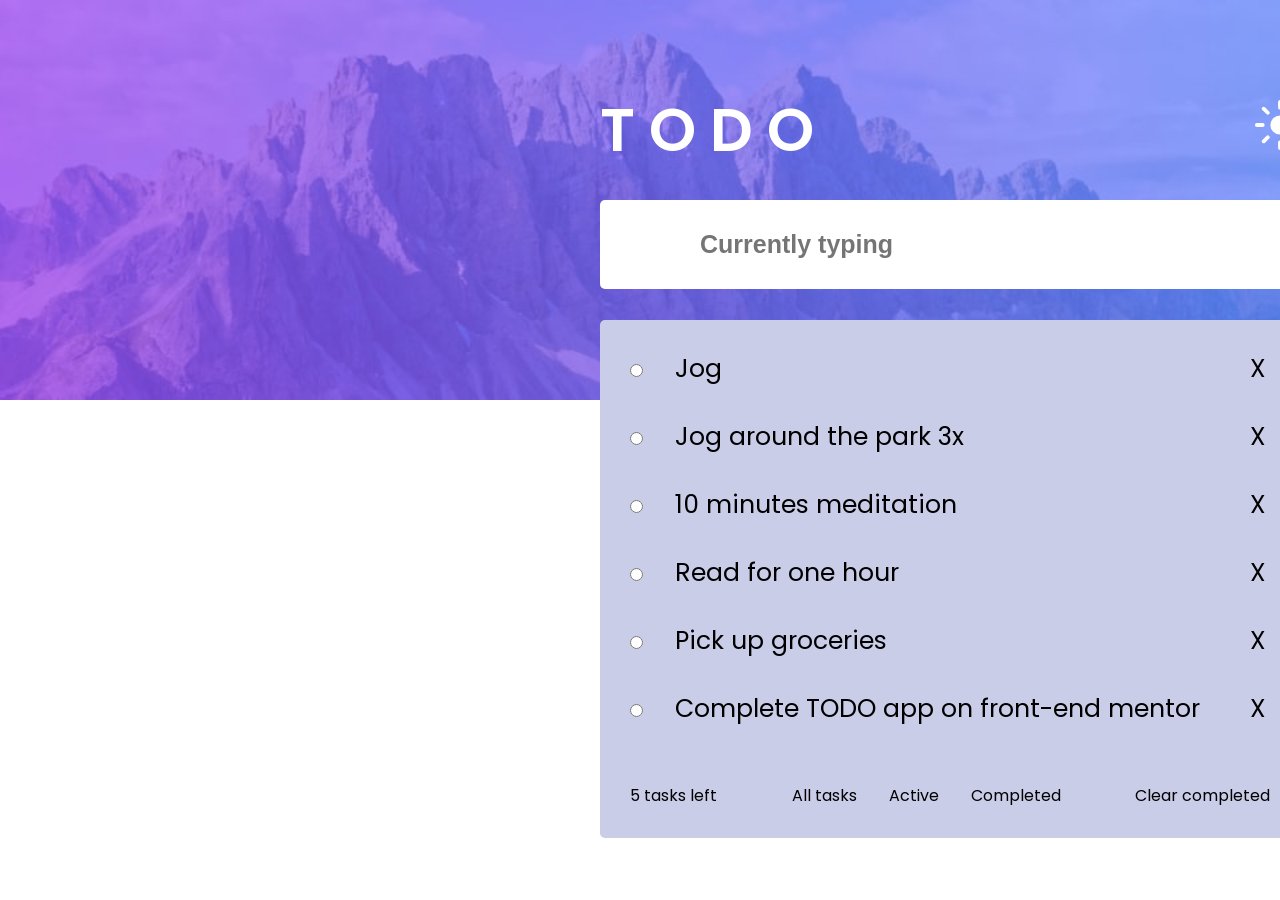
==== index.html @ 367a907c "Rough draft" ====
<!doctype html>
<html lang="en">
  <head>
    <meta charset="UTF-8" />
    <meta name="viewport" content="width=device-width, initial-scale=1.0" />
    <link rel="stylesheet" href="styles.css" />
    <title>TO-DO</title>
  </head>
  <body>
    <section id="header-section">
      <div class="todo-container">
        <h1 class="head-text">T O D O</h1>
        <img src="/Styles/icon-sun.svg" class="logo-sun" alt="" />
        <input class="input-field" type="text" placeholder="Currently typing" />
      </div>
    </section>
    <!-- TODO content -->
    <section id="content-section">
      <div class="todo-content-container">
        <div class="todo-content">
          <ul class="todo-items">
            <li class="todo-things flex gap-2">
              <label>
                <input type="radio" />
                <span> </span>
              </label>
              <span>Jog</span>
              <a href="#" class="cancel-btn">X</a>
            </li>
            <li class="todo-things flex gap-2">
              <label>
                <input type="radio" />
                <span> </span>
              </label>
              <span>Jog around the park 3x</span>
              <a href="#" class="cancel-btn">X</a>
            </li>

            <li class="todo-things flex gap-2">
              <label>
                <input type="radio" />
                <span></span>
              </label>
              <span>10 minutes meditation</span>
              <a href="#" class="cancel-btn">X</a>
            </li>
            <li class="todo-things flex gap-2">
              <label>
                <input type="radio" />
                <span></span>
              </label>
              <span>Read for one hour</span>
              <a href="#" class="cancel-btn">X</a>
            </li>
            <li class="todo-things flex gap-2">
              <label>
                <input type="radio" />
                <span></span>
              </label>
              <span>Pick up groceries</span>
              <a href="#" class="cancel-btn">X</a>
            </li>
            <li class="todo-things flex gap-2">
              <label>
                <input type="radio" />
                <span></span>
              </label>
              <span>Complete TODO app on front-end mentor</span>
              <a href="#" class="cancel-btn">X</a>
            </li>
          </ul>
          <div class="task-info flex jus-spacebw">
            <p>5 tasks left</p>
            <ul class="flex gap-2">
              <li>
                <a href="#">All tasks</a>
              </li>
              <li>
                <a href="#">Active</a>
              </li>
              <li>
                <a href="#">Completed</a>
              </li>
            </ul>
            <a href="#">Clear completed</a>
          </div>
        </div>
      </div>
    </section>
  </body>
</html>
---- styles.css ----
@import url("https://fonts.googleapis.com/css2?family=Poppins:ital,wght@0,100;0,200;0,300;0,400;0,500;0,600;0,700;0,800;0,900;1,100;1,200;1,300;1,400;1,500;1,600;1,700;1,800;1,900&display=swap");
/* Resetting */

* {
  box-sizing: border-box;
  margin: 0;
  padding: 0;
}

a {
  text-decoration: none;
  color: inherit;
  font-size: inherit;
}

ol,
ul {
  list-style: none;
}

img,
svg {
  display: block;
}

button {
  border: none;
}

/* Typography */
body {
  font-size: 1rem;
  /* color: var(--color-gray-50--); */
  color: black;
  font-family: "Poppins", sans-serif;
}
h1 {
  font-size: 3.125rem;
  line-height: 3.75rem;
}
h2 {
  line-height: 3.75rem;
}
/* Layout */
.flex {
  display: flex;
}
.jus-spacebw {
  justify-content: space-between;
}

.jus-center {
  justify-content: center;
}
.gap-1 {
  gap: 1rem;
}
.gap-2 {
  gap: 2rem;
}
.todo-container {
  background-image: url("/Styles/bg-desktop-light.jpg");
  background-size: cover;
  background-position: center;
  height: 400px;
}

.text-center {
  text-align: center;
}
.align-center {
  align-items: center;
}
.align-top {
  align-items: top;
}
.flex-col {
  flex-direction: column;
}
.flex-wrap {
  flex-wrap: wrap;
}
.w-full {
  width: 100%;
}

/* Theme */

:root {
  /* Primary */
  --color-blue-500--: hsl(220, 98%, 61%);
  --gradient-check-bg--: linear-gradient(
    hsl(192, 100%, 67%),
    hsl(280, 87%, 65%)
  );

  /* Neutral - Light Theme */
  --color-gray-50--: hsl(0, 0%, 98%);
  --color-purple-300--: hsl(234, 39%, 85%);
  --color-gray-300--: hsl(233, 11%, 84%);
  --color-gray-600--: hsl(236, 9%, 61%);
  --color-navy-850--: hsl(235, 19%, 35%);

  /* Neutral - Dark Theme */
  --color-navy-950--: hsl(235, 21%, 11%);
  --color-navy-900--: hsl(235, 24%, 19%);
  --color-purple-100-hover--: hsl(236, 33%, 92%);
  --color-purple-600--: hsl(235, 16%, 43%);
  --color-purple-700--: hsl(233, 14%, 35%);
  --color-purple-800--: hsl(237, 14%, 26%);
}

/* Header section */

#header-section .head-text {
  color: white;
  font-size: 60px;
  font-weight: 600;
  top: 100px;
  left: 600px;
  position: absolute;
}

#header-section input {
  width: 700px;
  padding: 30px;
  border: none;
  border-radius: 5px;
  top: 200px;
  font-size: 25px;
  font-weight: 600;
  padding-left: 100px;
  left: 600px;
  position: absolute;
}

/* Todo container */

.todo-content-container {
  background-color: var(--color-purple-300--);
  width: 700px;
  left: 600px;
  top: 320px;
  position: absolute;
  border-radius: 5px;
  padding: 30px;
}
.todo-things {
  margin-bottom: 30px;
  font-size: 25px;
}
.cancel-btn {
  position: absolute;
  left: 650px;
}
.task-info {
  margin-top: 55px;
}
.logo-sun {
  position: absolute;
  height: 50px;
  width: 50px;
  left: 1255px;
  top: 100px;
}
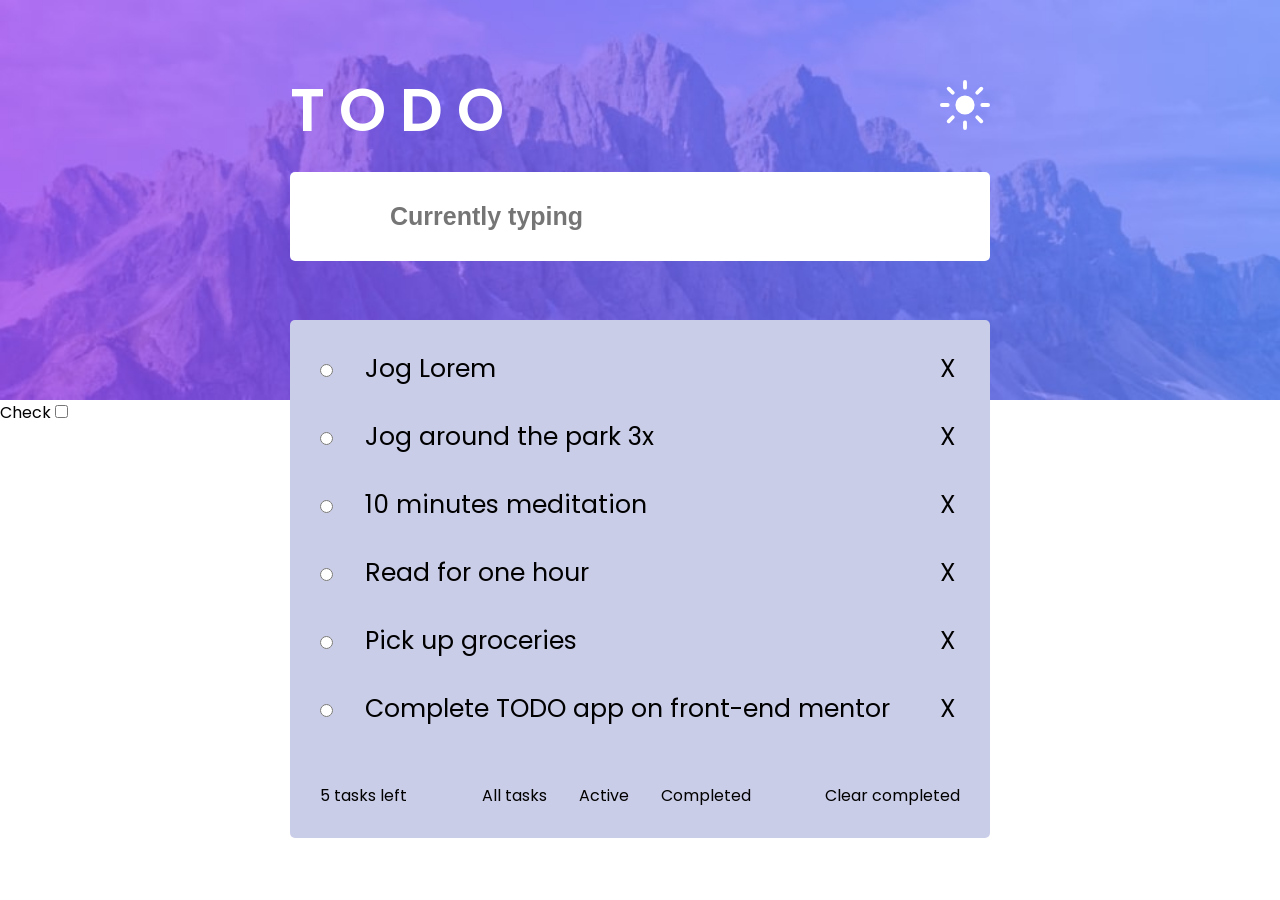
==== commit 9a914b66: "Dynamic Values added and Psuedo Elements animation added" ====
--- a/index.html
+++ b/index.html
@@ -1,91 +1,100 @@
 <!doctype html>
 <html lang="en">
-  <head>
-    <meta charset="UTF-8" />
-    <meta name="viewport" content="width=device-width, initial-scale=1.0" />
-    <link rel="stylesheet" href="styles.css" />
-    <title>TO-DO</title>
-  </head>
-  <body>
-    <section id="header-section">
-      <div class="todo-container">
+
+<head>
+  <meta charset="UTF-8" />
+  <meta name="viewport" content="width=device-width, initial-scale=1.0" />
+  <link rel="stylesheet" href="styles.css" />
+  <title>TO-DO</title>
+</head>
+
+<body>
+  <section id="header-section">
+    <div class="todo-container">
+      <div class="wrapper flex jus-spacebw align-top flex-wrap gap-2">
         <h1 class="head-text">T O D O</h1>
         <img src="/Styles/icon-sun.svg" class="logo-sun" alt="" />
-        <input class="input-field" type="text" placeholder="Currently typing" />
+        <input class="input-field w-full" type="text" placeholder="Currently typing" />
       </div>
-    </section>
-    <!-- TODO content -->
-    <section id="content-section">
-      <div class="todo-content-container">
-        <div class="todo-content">
-          <ul class="todo-items">
-            <li class="todo-things flex gap-2">
-              <label>
-                <input type="radio" />
-                <span> </span>
+    </div>
+  </section>
+  <!-- TODO content -->
+  <section id="content-section">
+    <div class="todo-content-container">
+      <div class="todo-content">
+        <ul class="todo-items">
+          <li class="todo-things flex gap-2">
+            <div>
+              <label for="one">
               </label>
-              <span>Jog</span>
-              <a href="#" class="cancel-btn">X</a>
+              <input id="one" type="radio" />
+            </div>
+            <span class="task-title">Jog Lorem</span>
+            <a href="#" class="cancel-btn">X</a>
+          </li>
+          <li class="todo-things flex gap-2">
+            <label>
+              <input type="radio" />
+              <span> </span>
+            </label>
+            <span>Jog around the park 3x</span>
+            <a href="#" class="cancel-btn">X</a>
+          </li>
+          <li class="todo-things flex gap-2">
+            <label>
+              <input type="radio" />
+              <span></span>
+            </label>
+            <span>10 minutes meditation</span>
+            <a href="#" class="cancel-btn">X</a>
+          </li>
+          <li class="todo-things flex gap-2">
+            <label>
+              <input type="radio" />
+              <span></span>
+            </label>
+            <span>Read for one hour</span>
+            <a href="#" class="cancel-btn">X</a>
+          </li>
+          <li class="todo-things flex gap-2">
+            <label>
+              <input type="radio" />
+              <span></span>
+            </label>
+            <span>Pick up groceries</span>
+            <a href="#" class="cancel-btn">X</a>
+          </li>
+          <li class="todo-things flex gap-2">
+            <label>
+              <input type="radio" />
+              <span></span>
+            </label>
+            <span>Complete TODO app on front-end mentor</span>
+            <a href="#" class="cancel-btn">X</a>
+          </li>
+        </ul>
+        <div class="task-info flex jus-spacebw">
+          <p>5 tasks left</p>
+          <ul class="flex gap-2">
+            <li>
+              <a href="#">All tasks</a>
             </li>
-            <li class="todo-things flex gap-2">
-              <label>
-                <input type="radio" />
-                <span> </span>
-              </label>
-              <span>Jog around the park 3x</span>
-              <a href="#" class="cancel-btn">X</a>
+            <li>
+              <a href="#">Active</a>
             </li>
-
-            <li class="todo-things flex gap-2">
-              <label>
-                <input type="radio" />
-                <span></span>
-              </label>
-              <span>10 minutes meditation</span>
-              <a href="#" class="cancel-btn">X</a>
-            </li>
-            <li class="todo-things flex gap-2">
-              <label>
-                <input type="radio" />
-                <span></span>
-              </label>
-              <span>Read for one hour</span>
-              <a href="#" class="cancel-btn">X</a>
-            </li>
-            <li class="todo-things flex gap-2">
-              <label>
-                <input type="radio" />
-                <span></span>
-              </label>
-              <span>Pick up groceries</span>
-              <a href="#" class="cancel-btn">X</a>
-            </li>
-            <li class="todo-things flex gap-2">
-              <label>
-                <input type="radio" />
-                <span></span>
-              </label>
-              <span>Complete TODO app on front-end mentor</span>
-              <a href="#" class="cancel-btn">X</a>
+            <li>
+              <a href="#">Completed</a>
             </li>
           </ul>
-          <div class="task-info flex jus-spacebw">
-            <p>5 tasks left</p>
-            <ul class="flex gap-2">
-              <li>
-                <a href="#">All tasks</a>
-              </li>
-              <li>
-                <a href="#">Active</a>
-              </li>
-              <li>
-                <a href="#">Completed</a>
-              </li>
-            </ul>
-            <a href="#">Clear completed</a>
-          </div>
+          <a href="#">Clear completed</a>
         </div>
       </div>
-    </section>
-  </body>
-</html>
+    </div>
+  </section>
+
+
+  <label for="">Check</label>
+  <input type="checkbox" name="" id="p">
+</body>
+
+</html>
--- a/styles.css
+++ b/styles.css
@@ -34,17 +34,21 @@
   color: black;
   font-family: "Poppins", sans-serif;
 }
+
 h1 {
   font-size: 3.125rem;
   line-height: 3.75rem;
 }
+
 h2 {
   line-height: 3.75rem;
 }
+
 /* Layout */
 .flex {
   display: flex;
 }
+
 .jus-spacebw {
   justify-content: space-between;
 }
@@ -52,12 +56,15 @@
 .jus-center {
   justify-content: center;
 }
+
 .gap-1 {
   gap: 1rem;
 }
+
 .gap-2 {
   gap: 2rem;
 }
+
 .todo-container {
   background-image: url("/Styles/bg-desktop-light.jpg");
   background-size: cover;
@@ -68,18 +75,23 @@
 .text-center {
   text-align: center;
 }
+
 .align-center {
   align-items: center;
 }
+
 .align-top {
   align-items: top;
 }
+
 .flex-col {
   flex-direction: column;
 }
+
 .flex-wrap {
   flex-wrap: wrap;
 }
+
 .w-full {
   width: 100%;
 }
@@ -89,10 +101,8 @@
 :root {
   /* Primary */
   --color-blue-500--: hsl(220, 98%, 61%);
-  --gradient-check-bg--: linear-gradient(
-    hsl(192, 100%, 67%),
-    hsl(280, 87%, 65%)
-  );
+  --gradient-check-bg--: linear-gradient(hsl(192, 100%, 67%),
+      hsl(280, 87%, 65%));
 
   /* Neutral - Light Theme */
   --color-gray-50--: hsl(0, 0%, 98%);
@@ -116,22 +126,15 @@
   color: white;
   font-size: 60px;
   font-weight: 600;
-  top: 100px;
-  left: 600px;
-  position: absolute;
 }
 
 #header-section input {
-  width: 700px;
   padding: 30px;
   border: none;
   border-radius: 5px;
-  top: 200px;
   font-size: 25px;
   font-weight: 600;
   padding-left: 100px;
-  left: 600px;
-  position: absolute;
 }
 
 /* Todo container */
@@ -139,27 +142,55 @@
 .todo-content-container {
   background-color: var(--color-purple-300--);
   width: 700px;
-  left: 600px;
+  position: absolute;
+  left: 50%;
   top: 320px;
-  position: absolute;
+  transform: translateX(-50%);
   border-radius: 5px;
   padding: 30px;
 }
+
 .todo-things {
   margin-bottom: 30px;
   font-size: 25px;
 }
+
 .cancel-btn {
   position: absolute;
   left: 650px;
 }
+
 .task-info {
   margin-top: 55px;
 }
+
 .logo-sun {
-  position: absolute;
   height: 50px;
   width: 50px;
-  left: 1255px;
-  top: 100px;
 }
+
+.wrapper {
+  position: absolute;
+  top: 80px;
+  left: 50%;
+  transform: translateX(-50%);
+  width: 700px;
+}
+
+.task-title {
+  position: relative;
+}
+
+.task-title::before {
+  content: '';
+  position: absolute;
+  width: 0%;
+  height: 2px;
+  top: 50%;
+  background-color: #000000;
+  transition: all 700ms ease;
+}
+
+.task-title:hover::before {
+  width: 100%;
+}
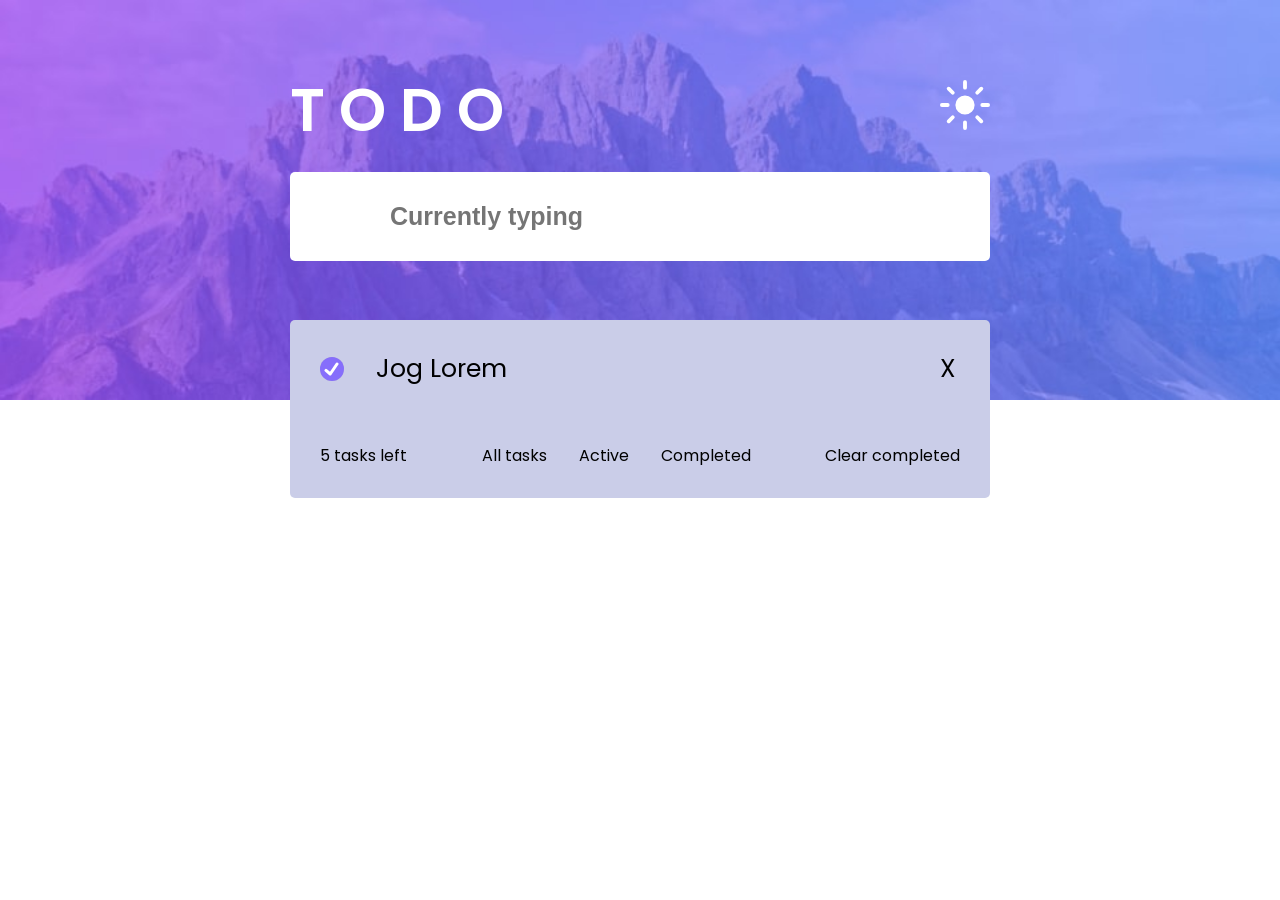
==== commit 5fc288e8: "Checkbox animation working" ====
--- a/index.html
+++ b/index.html
@@ -1,100 +1,84 @@
 <!doctype html>
 <html lang="en">
+  <head>
+    <meta charset="UTF-8" />
+    <meta name="viewport" content="width=device-width, initial-scale=1.0" />
+    <link rel="stylesheet" href="styles.css" />
+    <title>TO-DO</title>
+  </head>
 
-<head>
-  <meta charset="UTF-8" />
-  <meta name="viewport" content="width=device-width, initial-scale=1.0" />
-  <link rel="stylesheet" href="styles.css" />
-  <title>TO-DO</title>
-</head>
+  <body>
+    <section id="header-section">
+      <div class="todo-container">
+        <div class="wrapper flex jus-spacebw align-top flex-wrap gap-2">
+          <h1 class="head-text">T O D O</h1>
+          <img src="/Styles/icon-sun.svg" class="logo-sun" alt="" />
+          <input
+            class="input-field w-full"
+            type="text"
+            placeholder="Currently typing"
+          />
+        </div>
+      </div>
+    </section>
+    <!-- TODO content -->
+    <section id="content-section">
+      <div class="todo-content-container">
+        <div class="todo-content">
+          <ul class="todo-items">
+            <li class="todo-things flex gap-2 align-center">
+              <div>
+                <!-- From Uiverse.io by Shoh2008 -->
+                <div class="checkbox-wrapper-12">
+                  <div class="cbx">
+                    <input checked="" type="checkbox" id="cbx-12" />
+                    <label for="cbx-12"></label>
+                    <svg fill="none" viewBox="0 0 15 14" height="14" width="15">
+                      <path d="M2 8.36364L6.23077 12L13 2"></path>
+                    </svg>
+                  </div>
 
-<body>
-  <section id="header-section">
-    <div class="todo-container">
-      <div class="wrapper flex jus-spacebw align-top flex-wrap gap-2">
-        <h1 class="head-text">T O D O</h1>
-        <img src="/Styles/icon-sun.svg" class="logo-sun" alt="" />
-        <input class="input-field w-full" type="text" placeholder="Currently typing" />
-      </div>
-    </div>
-  </section>
-  <!-- TODO content -->
-  <section id="content-section">
-    <div class="todo-content-container">
-      <div class="todo-content">
-        <ul class="todo-items">
-          <li class="todo-things flex gap-2">
-            <div>
-              <label for="one">
-              </label>
-              <input id="one" type="radio" />
-            </div>
-            <span class="task-title">Jog Lorem</span>
-            <a href="#" class="cancel-btn">X</a>
-          </li>
-          <li class="todo-things flex gap-2">
-            <label>
-              <input type="radio" />
-              <span> </span>
-            </label>
-            <span>Jog around the park 3x</span>
-            <a href="#" class="cancel-btn">X</a>
-          </li>
-          <li class="todo-things flex gap-2">
-            <label>
-              <input type="radio" />
-              <span></span>
-            </label>
-            <span>10 minutes meditation</span>
-            <a href="#" class="cancel-btn">X</a>
-          </li>
-          <li class="todo-things flex gap-2">
-            <label>
-              <input type="radio" />
-              <span></span>
-            </label>
-            <span>Read for one hour</span>
-            <a href="#" class="cancel-btn">X</a>
-          </li>
-          <li class="todo-things flex gap-2">
-            <label>
-              <input type="radio" />
-              <span></span>
-            </label>
-            <span>Pick up groceries</span>
-            <a href="#" class="cancel-btn">X</a>
-          </li>
-          <li class="todo-things flex gap-2">
-            <label>
-              <input type="radio" />
-              <span></span>
-            </label>
-            <span>Complete TODO app on front-end mentor</span>
-            <a href="#" class="cancel-btn">X</a>
-          </li>
-        </ul>
-        <div class="task-info flex jus-spacebw">
-          <p>5 tasks left</p>
-          <ul class="flex gap-2">
-            <li>
-              <a href="#">All tasks</a>
-            </li>
-            <li>
-              <a href="#">Active</a>
-            </li>
-            <li>
-              <a href="#">Completed</a>
+                  <svg version="1.1" xmlns="http://www.w3.org/2000/svg">
+                    <defs>
+                      <filter id="goo-12">
+                        <feGaussianBlur
+                          result="blur"
+                          stdDeviation="4"
+                          in="SourceGraphic"
+                        ></feGaussianBlur>
+                        <feColorMatrix
+                          result="goo-12"
+                          values="1 0 0 0 0  0 1 0 0 0  0 0 1 0 0  0 0 0 22 -7"
+                          mode="matrix"
+                          in="blur"
+                        ></feColorMatrix>
+                        <feBlend in2="goo-12" in="SourceGraphic"></feBlend>
+                      </filter>
+                    </defs>
+                  </svg>
+                </div>
+              </div>
+              <span class="task-title">Jog Lorem</span>
+              <a href="#" class="cancel-btn">X</a>
             </li>
           </ul>
-          <a href="#">Clear completed</a>
+          <div class="task-info flex jus-spacebw">
+            <p>5 tasks left</p>
+            <ul class="flex gap-2">
+              <li>
+                <a href="#">All tasks</a>
+              </li>
+              <li>
+                <a href="#">Active</a>
+              </li>
+              <li>
+                <a href="#">Completed</a>
+              </li>
+            </ul>
+            <a href="#">Clear completed</a>
+          </div>
         </div>
       </div>
-    </div>
-  </section>
-
-
-  <label for="">Check</label>
-  <input type="checkbox" name="" id="p">
-</body>
-
-</html>+    </section>
+  </body>
+</html>
--- a/styles.css
+++ b/styles.css
@@ -101,8 +101,10 @@
 :root {
   /* Primary */
   --color-blue-500--: hsl(220, 98%, 61%);
-  --gradient-check-bg--: linear-gradient(hsl(192, 100%, 67%),
-      hsl(280, 87%, 65%));
+  --gradient-check-bg--: linear-gradient(
+    hsl(192, 100%, 67%),
+    hsl(280, 87%, 65%)
+  );
 
   /* Neutral - Light Theme */
   --color-gray-50--: hsl(0, 0%, 98%);
@@ -182,7 +184,7 @@
 }
 
 .task-title::before {
-  content: '';
+  content: "";
   position: absolute;
   width: 0%;
   height: 2px;
@@ -193,4 +195,188 @@
 
 .task-title:hover::before {
   width: 100%;
-}+}
+
+/* Checkbox style */
+
+/* From Uiverse.io by Shoh2008 */
+.checkbox-wrapper-12 {
+  position: relative;
+}
+
+.checkbox-wrapper-12 > svg {
+  position: absolute;
+  top: -130%;
+  left: -170%;
+  width: 110px;
+  pointer-events: none;
+}
+
+.checkbox-wrapper-12 * {
+  box-sizing: border-box;
+}
+
+.checkbox-wrapper-12 input[type="checkbox"] {
+  -webkit-appearance: none;
+  -moz-appearance: none;
+  appearance: none;
+  -webkit-tap-highlight-color: transparent;
+  cursor: pointer;
+  margin: 0;
+}
+
+.checkbox-wrapper-12 input[type="checkbox"]:focus {
+  outline: 0;
+}
+
+.checkbox-wrapper-12 .cbx {
+  width: 24px;
+  height: 24px;
+  top: calc(100px - 12px);
+  left: calc(100px - 12px);
+}
+
+.checkbox-wrapper-12 .cbx input {
+  position: absolute;
+  top: 0;
+  left: 0;
+  width: 24px;
+  height: 24px;
+  border: 2px solid #bfbfc0;
+  border-radius: 50%;
+}
+
+.checkbox-wrapper-12 .cbx label {
+  width: 24px;
+  height: 24px;
+  background: none;
+  border-radius: 50%;
+  position: absolute;
+  top: 0;
+  left: 0;
+  transform: trasnlate3d(0, 0, 0);
+  pointer-events: none;
+}
+
+.checkbox-wrapper-12 .cbx svg {
+  position: absolute;
+  top: 5px;
+  left: 4px;
+  z-index: 1;
+  pointer-events: none;
+}
+
+.checkbox-wrapper-12 .cbx svg path {
+  stroke: #fff;
+  stroke-width: 3;
+  stroke-linecap: round;
+  stroke-linejoin: round;
+  stroke-dasharray: 19;
+  stroke-dashoffset: 19;
+  transition: stroke-dashoffset 0.3s ease;
+  transition-delay: 0.2s;
+}
+
+.checkbox-wrapper-12 .cbx input:checked + label {
+  animation: splash-12 0.6s ease forwards;
+}
+
+.checkbox-wrapper-12 .cbx input:checked + label + svg path {
+  stroke-dashoffset: 0;
+}
+
+@-moz-keyframes splash-12 {
+  40% {
+    background: #866efb;
+    box-shadow:
+      0 -18px 0 -8px #866efb,
+      16px -8px 0 -8px #866efb,
+      16px 8px 0 -8px #866efb,
+      0 18px 0 -8px #866efb,
+      -16px 8px 0 -8px #866efb,
+      -16px -8px 0 -8px #866efb;
+  }
+
+  100% {
+    background: #866efb;
+    box-shadow:
+      0 -36px 0 -10px transparent,
+      32px -16px 0 -10px transparent,
+      32px 16px 0 -10px transparent,
+      0 36px 0 -10px transparent,
+      -32px 16px 0 -10px transparent,
+      -32px -16px 0 -10px transparent;
+  }
+}
+
+@-webkit-keyframes splash-12 {
+  40% {
+    background: #866efb;
+    box-shadow:
+      0 -18px 0 -8px #866efb,
+      16px -8px 0 -8px #866efb,
+      16px 8px 0 -8px #866efb,
+      0 18px 0 -8px #866efb,
+      -16px 8px 0 -8px #866efb,
+      -16px -8px 0 -8px #866efb;
+  }
+
+  100% {
+    background: #866efb;
+    box-shadow:
+      0 -36px 0 -10px transparent,
+      32px -16px 0 -10px transparent,
+      32px 16px 0 -10px transparent,
+      0 36px 0 -10px transparent,
+      -32px 16px 0 -10px transparent,
+      -32px -16px 0 -10px transparent;
+  }
+}
+
+@-o-keyframes splash-12 {
+  40% {
+    background: #866efb;
+    box-shadow:
+      0 -18px 0 -8px #866efb,
+      16px -8px 0 -8px #866efb,
+      16px 8px 0 -8px #866efb,
+      0 18px 0 -8px #866efb,
+      -16px 8px 0 -8px #866efb,
+      -16px -8px 0 -8px #866efb;
+  }
+
+  100% {
+    background: #866efb;
+    box-shadow:
+      0 -36px 0 -10px transparent,
+      32px -16px 0 -10px transparent,
+      32px 16px 0 -10px transparent,
+      0 36px 0 -10px transparent,
+      -32px 16px 0 -10px transparent,
+      -32px -16px 0 -10px transparent;
+  }
+}
+
+@keyframes splash-12 {
+  40% {
+    background: #866efb;
+    box-shadow:
+      0 -18px 0 -8px #866efb,
+      16px -8px 0 -8px #866efb,
+      16px 8px 0 -8px #866efb,
+      0 18px 0 -8px #866efb,
+      -16px 8px 0 -8px #866efb,
+      -16px -8px 0 -8px #866efb;
+  }
+
+  100% {
+    background: #866efb;
+    box-shadow:
+      0 -36px 0 -10px transparent,
+      32px -16px 0 -10px transparent,
+      32px 16px 0 -10px transparent,
+      0 36px 0 -10px transparent,
+      -32px 16px 0 -10px transparent,
+      -32px -16px 0 -10px transparent;
+  }
+}
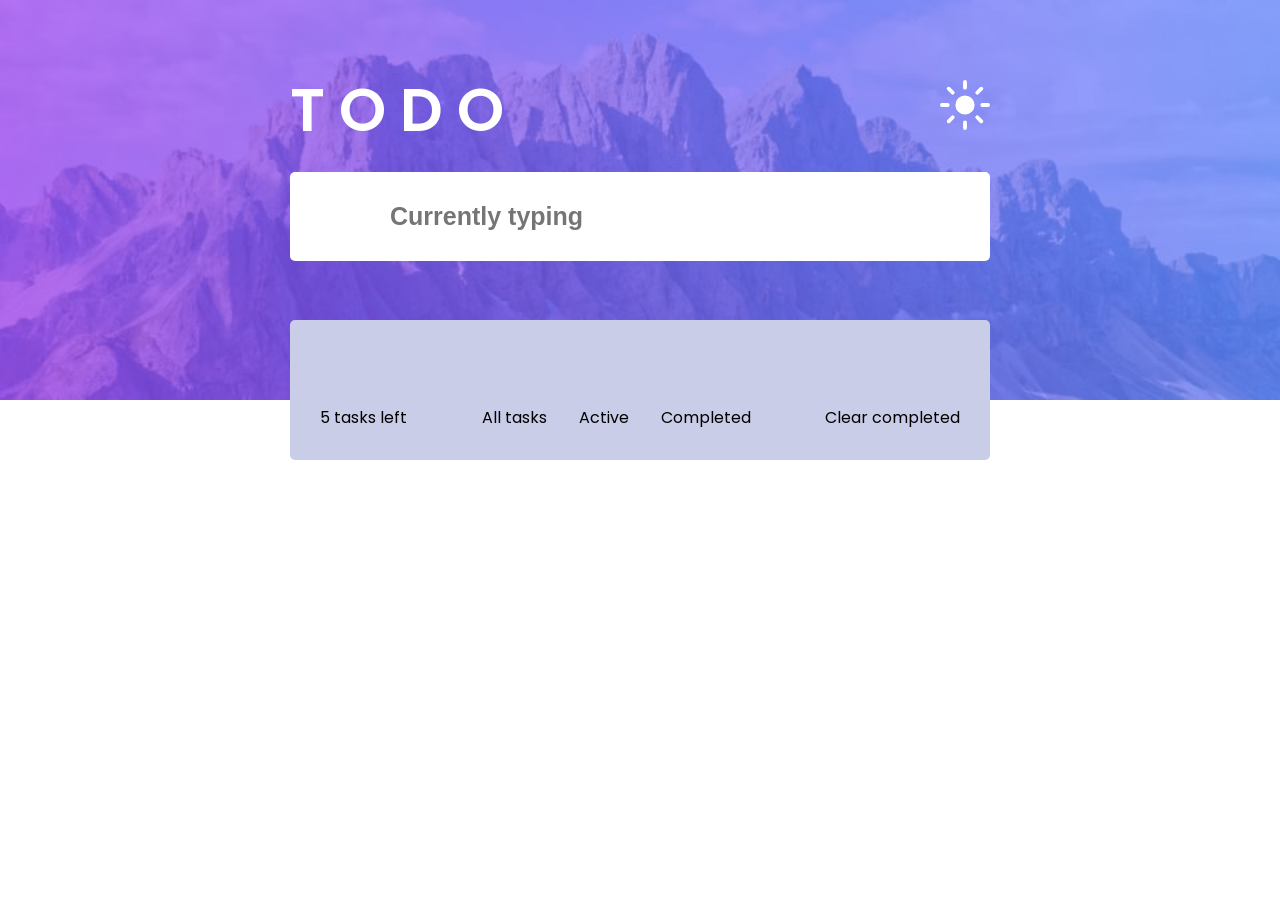
==== commit a47ec71e: "fully functional" ====
--- a/index.html
+++ b/index.html
@@ -6,15 +6,14 @@
     <link rel="stylesheet" href="styles.css" />
     <title>TO-DO</title>
   </head>
-
   <body>
     <section id="header-section">
       <div class="todo-container">
-        <div class="wrapper flex jus-spacebw align-top flex-wrap gap-2">
+        <div class="wrapper">
           <h1 class="head-text">T O D O</h1>
           <img src="/Styles/icon-sun.svg" class="logo-sun" alt="" />
           <input
-            class="input-field w-full"
+            class="input-field"
             type="text"
             placeholder="Currently typing"
           />
@@ -25,60 +24,25 @@
     <section id="content-section">
       <div class="todo-content-container">
         <div class="todo-content">
-          <ul class="todo-items">
-            <li class="todo-things flex gap-2 align-center">
-              <div>
-                <!-- From Uiverse.io by Shoh2008 -->
-                <div class="checkbox-wrapper-12">
-                  <div class="cbx">
-                    <input checked="" type="checkbox" id="cbx-12" />
-                    <label for="cbx-12"></label>
-                    <svg fill="none" viewBox="0 0 15 14" height="14" width="15">
-                      <path d="M2 8.36364L6.23077 12L13 2"></path>
-                    </svg>
-                  </div>
-
-                  <svg version="1.1" xmlns="http://www.w3.org/2000/svg">
-                    <defs>
-                      <filter id="goo-12">
-                        <feGaussianBlur
-                          result="blur"
-                          stdDeviation="4"
-                          in="SourceGraphic"
-                        ></feGaussianBlur>
-                        <feColorMatrix
-                          result="goo-12"
-                          values="1 0 0 0 0  0 1 0 0 0  0 0 1 0 0  0 0 0 22 -7"
-                          mode="matrix"
-                          in="blur"
-                        ></feColorMatrix>
-                        <feBlend in2="goo-12" in="SourceGraphic"></feBlend>
-                      </filter>
-                    </defs>
-                  </svg>
-                </div>
-              </div>
-              <span class="task-title">Jog Lorem</span>
-              <a href="#" class="cancel-btn">X</a>
-            </li>
-          </ul>
+          <ul class="todo-items"></ul>
           <div class="task-info flex jus-spacebw">
             <p>5 tasks left</p>
             <ul class="flex gap-2">
               <li>
-                <a href="#">All tasks</a>
+                <a id="all-task" href="#">All tasks</a>
               </li>
               <li>
-                <a href="#">Active</a>
+                <a id="active-task" href="#">Active</a>
               </li>
               <li>
-                <a href="#">Completed</a>
+                <a id="completed-task" href="#">Completed</a>
               </li>
             </ul>
-            <a href="#">Clear completed</a>
+            <a id="clear-completed" href="#">Clear completed</a>
           </div>
         </div>
       </div>
     </section>
+    <script type="module" src="app-2.js"></script>
   </body>
 </html>
--- a/styles.css
+++ b/styles.css
@@ -34,21 +34,17 @@
   color: black;
   font-family: "Poppins", sans-serif;
 }
-
 h1 {
   font-size: 3.125rem;
   line-height: 3.75rem;
 }
-
 h2 {
   line-height: 3.75rem;
 }
-
 /* Layout */
 .flex {
   display: flex;
 }
-
 .jus-spacebw {
   justify-content: space-between;
 }
@@ -56,15 +52,12 @@
 .jus-center {
   justify-content: center;
 }
-
 .gap-1 {
   gap: 1rem;
 }
-
 .gap-2 {
   gap: 2rem;
 }
-
 .todo-container {
   background-image: url("/Styles/bg-desktop-light.jpg");
   background-size: cover;
@@ -75,23 +68,18 @@
 .text-center {
   text-align: center;
 }
-
 .align-center {
   align-items: center;
 }
-
 .align-top {
   align-items: top;
 }
-
 .flex-col {
   flex-direction: column;
 }
-
 .flex-wrap {
   flex-wrap: wrap;
 }
-
 .w-full {
   width: 100%;
 }
@@ -131,9 +119,11 @@
 }
 
 #header-section input {
+  width: 700px;
   padding: 30px;
   border: none;
   border-radius: 5px;
+
   font-size: 25px;
   font-weight: 600;
   padding-left: 100px;
@@ -151,52 +141,49 @@
   border-radius: 5px;
   padding: 30px;
 }
-
 .todo-things {
   margin-bottom: 30px;
   font-size: 25px;
 }
-
 .cancel-btn {
   position: absolute;
   left: 650px;
 }
-
 .task-info {
   margin-top: 55px;
 }
-
 .logo-sun {
   height: 50px;
   width: 50px;
 }
-
 .wrapper {
   position: absolute;
+  left: 50%;
   top: 80px;
-  left: 50%;
+  width: 700px;
   transform: translateX(-50%);
-  width: 700px;
-}
-
+  display: flex;
+  flex-wrap: wrap;
+  gap: 2rem;
+  justify-content: space-between;
+}
 .task-title {
   position: relative;
 }
-
 .task-title::before {
   content: "";
   position: absolute;
+  height: 0.125rem;
   width: 0%;
-  height: 2px;
+  left: 0;
   top: 50%;
-  background-color: #000000;
-  transition: all 700ms ease;
-}
-
-.task-title:hover::before {
+  background-color: black;
+  transition: all 500ms ease;
+}
+.completed::before {
   width: 100%;
-}
-
+  transition: all 500ms ease;
+}
 /* Checkbox style */
 
 /* From Uiverse.io by Shoh2008 */
